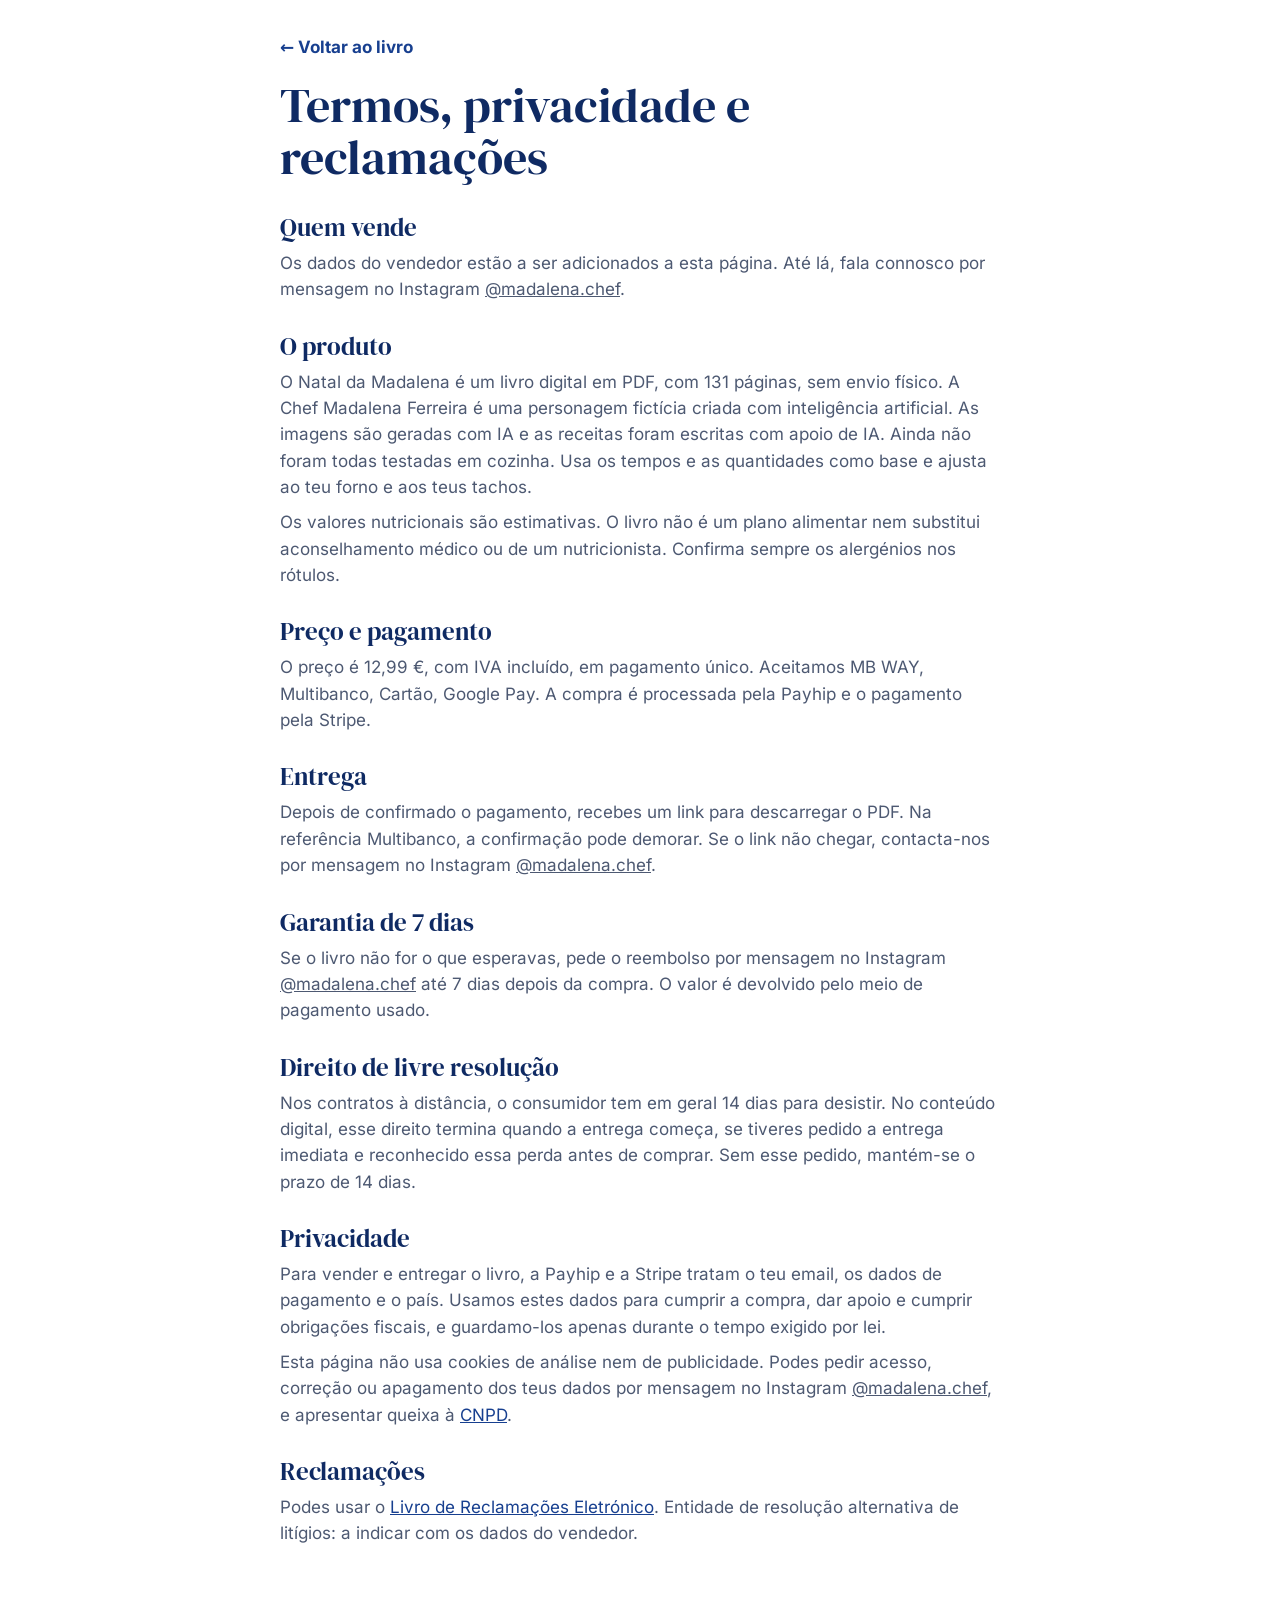
==== informacao.html @ dd0b223b "Update site Co-Authored-By: Claude Opus 5.5 <noreply@anthropic.com>" ====
<!doctype html>
<html lang="pt-PT"><head><meta charset="utf-8"><meta name="viewport" content="width=device-width, initial-scale=1">
<title>Informação legal · O Natal da Madalena</title><meta name="robots" content="noindex,nofollow"><link rel="stylesheet" href="styles.css"></head><body>
<main class="legal"><div class="largura estreita">
<a class="voltar" href="index.html">← Voltar ao livro</a>
<h1>Termos, privacidade e reclamações</h1>
<h2>Quem vende</h2>
<p>Os dados do vendedor estão a ser adicionados a esta página. Até lá, fala connosco por mensagem no Instagram <a href="https://www.instagram.com/madalena.chef/" style="color:inherit">@madalena.chef</a>.</p>
<h2>O produto</h2>
<p>O Natal da Madalena é um livro digital em PDF, com 131 páginas, sem envio físico. A Chef Madalena Ferreira é uma personagem fictícia criada com inteligência artificial. As imagens são geradas com IA e as receitas foram escritas com apoio de IA. Ainda não foram todas testadas em cozinha. Usa os tempos e as quantidades como base e ajusta ao teu forno e aos teus tachos.</p>
<p>Os valores nutricionais são estimativas. O livro não é um plano alimentar nem substitui aconselhamento médico ou de um nutricionista. Confirma sempre os alergénios nos rótulos.</p>
<h2>Preço e pagamento</h2>
<p>O preço é 12,99 €, com IVA incluído, em pagamento único. Aceitamos MB WAY, Multibanco, Cartão, Google Pay. A compra é processada pela Payhip e o pagamento pela Stripe.</p>
<h2>Entrega</h2>
<p>Depois de confirmado o pagamento, recebes um link para descarregar o PDF. Na referência Multibanco, a confirmação pode demorar. Se o link não chegar, contacta-nos por mensagem no Instagram <a href="https://www.instagram.com/madalena.chef/" style="color:inherit">@madalena.chef</a>.</p>
<h2>Garantia de 7 dias</h2>
<p>Se o livro não for o que esperavas, pede o reembolso por mensagem no Instagram <a href="https://www.instagram.com/madalena.chef/" style="color:inherit">@madalena.chef</a> até 7 dias depois da compra. O valor é devolvido pelo meio de pagamento usado.</p>
<h2>Direito de livre resolução</h2>
<p>Nos contratos à distância, o consumidor tem em geral 14 dias para desistir. No conteúdo digital, esse direito termina quando a entrega começa, se tiveres pedido a entrega imediata e reconhecido essa perda antes de comprar. Sem esse pedido, mantém-se o prazo de 14 dias.</p>
<h2>Privacidade</h2>
<p>Para vender e entregar o livro, a Payhip e a Stripe tratam o teu email, os dados de pagamento e o país. Usamos estes dados para cumprir a compra, dar apoio e cumprir obrigações fiscais, e guardamo-los apenas durante o tempo exigido por lei.</p>
<p>Esta página não usa cookies de análise nem de publicidade. Podes pedir acesso, correção ou apagamento dos teus dados por mensagem no Instagram <a href="https://www.instagram.com/madalena.chef/" style="color:inherit">@madalena.chef</a>, e apresentar queixa à <a href="https://www.cnpd.pt/">CNPD</a>.</p>
<h2>Reclamações</h2>
<p>Podes usar o <a href="https://www.livroreclamacoes.pt/">Livro de Reclamações Eletrónico</a>. Entidade de resolução alternativa de litígios: a indicar com os dados do vendedor.</p>
</div></main></body></html>
---- styles.css ----
@font-face{font-family:"DM Serif";src:url("assets/DMSerifDisplay.woff") format("woff");font-display:swap}
@font-face{font-family:"Instrument";src:url("assets/InstrumentSerif-Italic.woff") format("woff");font-style:italic;font-display:swap}
@font-face{font-family:"Inter";src:url("assets/Inter-Regular.woff") format("woff");font-weight:400;font-display:swap}
@font-face{font-family:"Inter";src:url("assets/Inter-Bold.woff") format("woff");font-weight:700;font-display:swap}

:root{
  --cobalto:#173F8F;--cobalto-esc:#0F2A63;--vidrado:#F4F6FB;--branco:#fff;--tinta:#14213D;
  --suave:#4D5972;--rejunte:#D5DDEC;--azeitona:#55623A;--caramelo:#A9530F;--caramelo-esc:#8C430A;
  --azulejo:url("data:image/svg+xml,%3Csvg xmlns='http://www.w3.org/2000/svg' width='72' height='72' viewBox='0 0 72 72'%3E%3Cg fill='none' stroke='%23ffffff' stroke-opacity='.09' stroke-width='1.4'%3E%3Crect x='.7' y='.7' width='70.6' height='70.6'/%3E%3Cpath d='M36 6c8 10 8 20 0 30-8-10-8-20 0-30zM36 66c8-10 8-20 0-30-8 10-8 20 0 30zM6 36c10-8 20-8 30 0-10 8-20 8-30 0zM66 36c-10-8-20-8-30 0 10 8 20 8 30 0z'/%3E%3Ccircle cx='36' cy='36' r='5'/%3E%3Cpath d='M0 14A14 14 0 0 0 14 0M58 0a14 14 0 0 0 14 14M72 58a14 14 0 0 0-14 14M14 72A14 14 0 0 0 0 58'/%3E%3C/g%3E%3C/svg%3E");
}
*{box-sizing:border-box}
html{scroll-behavior:smooth;-webkit-text-size-adjust:100%}
body{margin:0;background:var(--vidrado);color:var(--tinta);font:400 17px/1.55 Inter,system-ui,sans-serif;overflow-x:clip}
img{display:block;max-width:100%;height:auto}
h1,h2,h3{font-family:"DM Serif",Georgia,serif;font-weight:400;line-height:1.08;margin:0}
h2{font-size:clamp(32px,5vw,46px);color:var(--cobalto-esc)}
p{margin:0}
a:focus-visible,button:focus-visible,summary:focus-visible,.paginas:focus-visible{outline:3px solid #F2B84B;outline-offset:2px}
.largura{width:min(1120px,100%);margin:0 auto;padding:0 20px}
.estreita{width:min(760px,100%)}
.intro{color:var(--suave);margin-top:10px;max-width:40em}
.kicker{font-size:13px;font-weight:700;letter-spacing:.04em}

.previa{background:#FFF2C9;color:#553B00;font-size:13px;line-height:1.4;padding:9px 20px;text-align:center}
.pendente{border-bottom:2px dashed #C58A00}
.pendente::after{content:" (por confirmar)";font-size:.78em;color:#8A6100;font-weight:400}

.cta{display:inline-flex;align-items:center;justify-content:center;min-height:54px;padding:0 26px;border-radius:6px;background:var(--caramelo);color:#fff;font-weight:700;font-size:17px;text-decoration:none;box-shadow:0 2px 0 var(--caramelo-esc);transition:background .15s,transform .1s}
.cta:hover{background:var(--caramelo-esc)}
.cta:active{transform:translateY(1px)}

.hero{background-color:var(--cobalto);background-image:var(--azulejo);color:#fff}
.hero-in{width:min(1120px,100%);margin:0 auto;padding:30px 20px 38px;display:grid;gap:22px}
.hero .kicker{color:#CBD8F3}
.hero h1{font-size:clamp(35px,9.6vw,62px);margin-top:10px}
.hero h1 em{font-family:Instrument,Georgia,serif;font-style:italic;color:#FFD98A;font-size:1.1em;line-height:.9}
.hero-sub{margin-top:14px;color:#E6ECFA;max-width:34em}
.hero-livro{display:flex;justify-content:center}
.livro{width:min(46vw,200px);border-radius:2px 5px 5px 2px;box-shadow:inset 0 0 0 1px rgba(255,255,255,.2),-5px 0 0 -1px #E8E2D5,-7px 2px 0 -1px #0B1E49,16px 22px 36px rgba(5,15,45,.55);transform:rotate(-2deg)}
.hero-compra .cta{width:100%}
.hero-nota{font-size:14px;color:#D6E0F6;text-align:center;margin-top:10px}

.versoes{background:var(--branco);padding:0 0 52px}
.versoes-in{display:grid;gap:26px;padding:0}
.versoes-foto img{width:100%;aspect-ratio:16/10;object-fit:cover}
.versoes-texto{padding:0 20px}
.troca{display:grid;grid-template-columns:1fr 1fr;margin-top:20px;border:2px solid var(--cobalto);border-radius:6px;overflow:hidden}
.troca button{min-height:48px;border:0;background:#fff;color:var(--cobalto);font:700 16px Inter,sans-serif;cursor:pointer;transition:background .18s,color .18s}
.troca button[aria-checked=true]{background:var(--cobalto);color:#fff}
.versao-desc{margin-top:16px;min-height:3.1em}
.medidas{margin:14px 0 0;display:grid;gap:13px}
.medida{display:grid;grid-template-columns:1fr auto;gap:5px 10px;align-items:baseline}
.medida dt{font-size:15px;color:var(--suave)}
.medida dd{margin:0;font-weight:700;font-variant-numeric:tabular-nums}
.medida .barra-m{grid-column:1/-1;height:8px;background:#E7ECF5;overflow:hidden}
.medida .barra-m i{display:block;height:100%;background:var(--cobalto);transition:width .4s cubic-bezier(.2,.8,.2,1),background .2s}
.versoes[data-versao=l] .barra-m i{background:var(--azeitona)}
.letra{margin-top:14px;font-size:13px;line-height:1.45;color:var(--suave)}

.painel{padding:54px 0}
.chips{display:flex;gap:8px;overflow-x:auto;margin:20px -20px 16px;padding:2px 20px 6px;scrollbar-width:none}
.chips::-webkit-scrollbar{display:none}
.chips button{flex:none;min-height:40px;padding:0 14px;border:1.5px solid var(--rejunte);border-radius:999px;background:#fff;color:var(--tinta);font:400 14px Inter,sans-serif;cursor:pointer}
.chips button[aria-pressed=true]{background:var(--cobalto);border-color:var(--cobalto);color:#fff;font-weight:700}
.azulejos{display:grid;grid-template-columns:repeat(5,1fr);gap:3px;padding:3px;background:var(--rejunte);box-shadow:0 0 0 5px var(--cobalto)}
.azulejo{position:relative;display:block;padding:0;border:0;aspect-ratio:1;background:#DDE3EF;cursor:pointer;overflow:hidden}
.azulejo img{width:100%;height:100%;object-fit:cover;transition:transform .25s,opacity .25s,filter .25s}
.azulejo:hover img{transform:scale(1.07)}
.azulejo[data-apagado=true] img{opacity:.2;filter:grayscale(1)}

.recebes{background:var(--branco);padding:54px 0}
.lista{list-style:none;margin:22px 0 0;padding:0;display:grid;gap:0}
.lista li{padding:15px 0;border-top:1px solid var(--rejunte)}
.lista b{display:block;font-size:18px;color:var(--cobalto-esc)}
.lista span{display:block;color:var(--suave);font-size:15.5px;margin-top:2px}
.paginas{display:flex;gap:14px;overflow-x:auto;scroll-snap-type:x proximity;padding:24px max(20px,calc((100vw - 1080px)/2)) 12px}
.paginas figure{flex:none;width:min(64vw,250px);margin:0;scroll-snap-align:center}
.paginas img{width:100%;box-shadow:0 8px 22px rgba(20,33,61,.22)}
.paginas figcaption{font-size:13px;color:var(--suave);margin-top:9px;text-align:center}

.madalena{padding:54px 0}
.madalena-in{display:grid;gap:24px}
.madalena img{width:100%;max-height:440px;object-fit:cover;object-position:50% 22%}
.madalena p{margin-top:13px}

.pedido{background-color:var(--cobalto);background-image:var(--azulejo);padding:46px 16px}
.cartao{width:min(520px,100%);margin:0 auto;background:#fff;padding:26px 20px;box-shadow:0 18px 40px rgba(5,15,45,.4)}
.linha{display:flex;gap:14px;margin-top:18px;padding-bottom:16px;border-bottom:1px solid var(--rejunte)}
.linha img{width:64px;flex:none}
.linha b{display:block}
.linha span{display:block;font-size:14px;line-height:1.4;color:var(--suave);margin-top:3px}
.total{display:flex;justify-content:space-between;align-items:baseline;margin-top:15px}
.total strong{font:400 38px/1 "DM Serif",Georgia,serif;color:var(--cobalto-esc)}
.iva{text-align:right;font-size:13px;color:var(--suave);margin-top:3px}
.consentimento{display:flex;gap:10px;align-items:flex-start;margin-top:16px;font-size:13.5px;line-height:1.4;color:var(--suave);cursor:pointer}
.consentimento input{flex:none;width:20px;height:20px;margin:1px 0 0;accent-color:var(--cobalto)}
.cta-compra{display:flex;width:100%;margin-top:14px}
.legal{padding:34px 0 60px;background:var(--branco)}
.legal h1{font-size:clamp(34px,6vw,48px);color:var(--cobalto-esc)}
.legal h2{font-size:25px;margin-top:30px}
.legal p,.legal ul{margin:9px 0 0;color:var(--suave)}
.legal a{color:var(--cobalto)}
.voltar{display:inline-block;margin-bottom:20px;color:var(--cobalto);font-weight:700;text-decoration:none}
footer a{color:inherit}
.aviso{margin-top:10px;padding:9px 11px;background:#FFF2C9;color:#553B00;font-size:14px}
.metodos{display:flex;flex-wrap:wrap;gap:6px;justify-content:center;margin-top:15px}
.metodos span{padding:4px 9px;border:1px solid var(--rejunte);font-size:12.5px}
.metodos.por-confirmar span{border-style:dashed;border-color:#C58A00}
.garantia{margin-top:14px;text-align:center;font-size:14.5px;color:var(--suave)}

.faq{background:var(--branco);padding:54px 0}
.faq h2{margin-bottom:16px}
details{border-top:1px solid var(--rejunte)}
details:last-child{border-bottom:1px solid var(--rejunte)}
summary{display:flex;justify-content:space-between;gap:14px;padding:15px 0;font-weight:700;cursor:pointer;list-style:none}
summary::-webkit-details-marker{display:none}
summary::after{content:"+";font-size:23px;line-height:1;color:var(--cobalto)}
details[open] summary::after{content:"–"}
details p{padding:0 0 16px;color:var(--suave)}

footer{background:var(--cobalto-esc);color:#D4DEF3;font-size:13.5px;padding:30px 0 104px}
footer p+p{margin-top:9px}

.barra{position:fixed;z-index:20;left:0;right:0;bottom:0;display:flex;align-items:center;justify-content:space-between;gap:12px;padding:9px 14px calc(9px + env(safe-area-inset-bottom));background:#fff;box-shadow:0 -4px 18px rgba(20,33,61,.18);font-size:13.5px}
.barra[hidden]{display:none}
.barra b{display:block;font-size:19px;line-height:1.1}
.barra .cta{min-height:46px;padding:0 20px;font-size:16px}

dialog{width:min(540px,calc(100vw - 24px));max-height:calc(100dvh - 24px);padding:0;border:0;color:var(--tinta);overflow:auto;box-shadow:0 22px 60px rgba(5,15,45,.5)}
dialog::backdrop{background:rgba(15,42,99,.72)}
dialog img{width:100%;aspect-ratio:16/9;object-fit:cover;background:#DDE3EF}
.fechar{position:absolute;top:8px;right:8px;width:44px;height:44px;border:0;border-radius:50%;background:rgba(255,255,255,.94);color:var(--tinta);font-size:26px;line-height:1;cursor:pointer}
.prato-txt{padding:17px 20px 22px}
.prato-txt .kicker{color:var(--caramelo)}
.prato-txt h3{font-size:29px;margin-top:4px;color:var(--cobalto-esc)}
.prato-meta{font-size:14px;color:var(--suave);margin-top:5px}
.prato-rot{margin-top:15px;font-size:13px;font-weight:700;color:var(--azeitona)}
.prato-leve{font:400 22px/1.15 "DM Serif",Georgia,serif;margin:2px 0 6px}
.prato-kcal{margin-top:9px;font-size:13.5px;color:var(--suave)}

@media(min-width:880px){
  .hero-in{grid-template-columns:1.25fr .75fr;grid-template-areas:"texto livro" "compra livro";padding:64px 20px 70px;column-gap:56px;align-items:center}
  .hero-texto{grid-area:texto}.hero-livro{grid-area:livro}.hero-compra{grid-area:compra;align-self:start}
  .hero-compra .cta{width:auto;min-width:320px}.hero-nota{text-align:left}
  .livro{width:330px}
  .versoes{padding:64px 0}
  .versoes-in{grid-template-columns:1.1fr .9fr;gap:52px;align-items:center;padding:0 20px}
  .versoes-foto img{aspect-ratio:4/3.3}
  .versoes-texto{padding:0}
  .chips{flex-wrap:wrap;overflow:visible;margin-inline:0;padding-inline:0}
  .azulejos{grid-template-columns:repeat(10,1fr)}
  .lista{grid-template-columns:1fr 1fr 1fr;column-gap:30px}
  .paginas{justify-content:center}
  .paginas figure{width:200px}
  .madalena-in{grid-template-columns:380px 1fr;gap:52px;align-items:center}
  .madalena img{max-height:none}
  .madalena p{max-width:34em}
  footer{padding-bottom:34px}
  .barra{display:none!important}
}
@media(prefers-reduced-motion:reduce){
  html{scroll-behavior:auto}
  *,*::before,*::after{transition:none!important;animation:none!important}
}
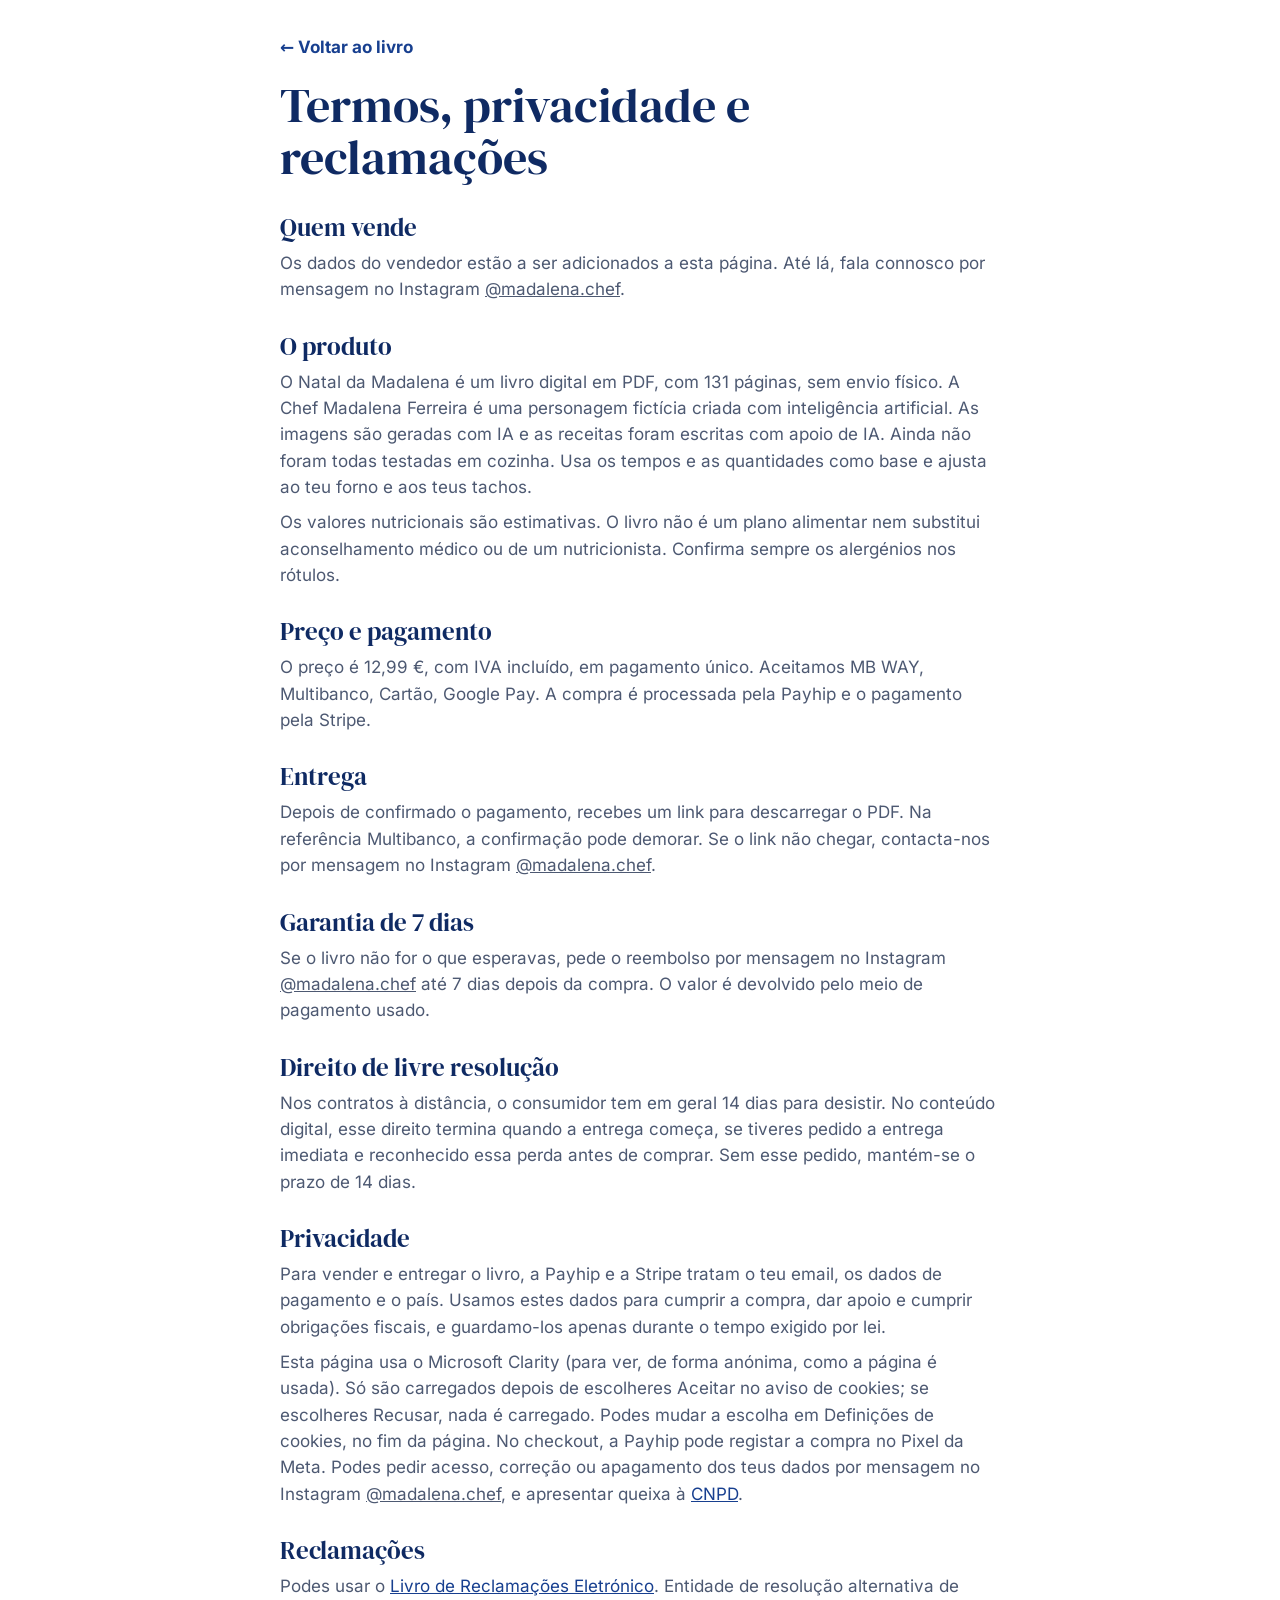
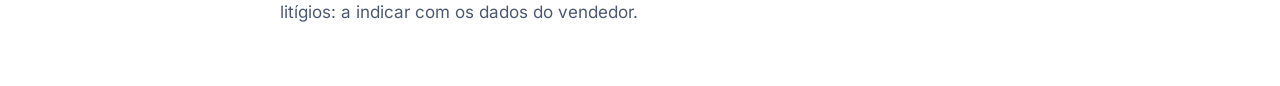
==== commit 4421ed8b: "Update site Co-Authored-By: Claude Opus 5.5 <noreply@anthropic.com>" ====
--- a/informacao.html
+++ b/informacao.html
@@ -17,9 +17,9 @@
 <p>Se o livro não for o que esperavas, pede o reembolso por mensagem no Instagram <a href="https://www.instagram.com/madalena.chef/" style="color:inherit">@madalena.chef</a> até 7 dias depois da compra. O valor é devolvido pelo meio de pagamento usado.</p>
 <h2>Direito de livre resolução</h2>
 <p>Nos contratos à distância, o consumidor tem em geral 14 dias para desistir. No conteúdo digital, esse direito termina quando a entrega começa, se tiveres pedido a entrega imediata e reconhecido essa perda antes de comprar. Sem esse pedido, mantém-se o prazo de 14 dias.</p>
-<h2>Privacidade</h2>
+<h2 id="privacidade">Privacidade</h2>
 <p>Para vender e entregar o livro, a Payhip e a Stripe tratam o teu email, os dados de pagamento e o país. Usamos estes dados para cumprir a compra, dar apoio e cumprir obrigações fiscais, e guardamo-los apenas durante o tempo exigido por lei.</p>
-<p>Esta página não usa cookies de análise nem de publicidade. Podes pedir acesso, correção ou apagamento dos teus dados por mensagem no Instagram <a href="https://www.instagram.com/madalena.chef/" style="color:inherit">@madalena.chef</a>, e apresentar queixa à <a href="https://www.cnpd.pt/">CNPD</a>.</p>
+<p>Esta página usa o Microsoft Clarity (para ver, de forma anónima, como a página é usada). Só são carregados depois de escolheres Aceitar no aviso de cookies; se escolheres Recusar, nada é carregado. Podes mudar a escolha em Definições de cookies, no fim da página. No checkout, a Payhip pode registar a compra no Pixel da Meta. Podes pedir acesso, correção ou apagamento dos teus dados por mensagem no Instagram <a href="https://www.instagram.com/madalena.chef/" style="color:inherit">@madalena.chef</a>, e apresentar queixa à <a href="https://www.cnpd.pt/">CNPD</a>.</p>
 <h2>Reclamações</h2>
 <p>Podes usar o <a href="https://www.livroreclamacoes.pt/">Livro de Reclamações Eletrónico</a>. Entidade de resolução alternativa de litígios: a indicar com os dados do vendedor.</p>
 </div></main></body></html>
--- a/styles.css
+++ b/styles.css
@@ -162,3 +162,13 @@
   html{scroll-behavior:auto}
   *,*::before,*::after{transition:none!important;animation:none!important}
 }
+
+/* Escolha de cookies: os dois botões com o mesmo peso; esconde a barra de compra enquanto está aberta */
+.cookie{position:fixed;left:12px;right:12px;bottom:12px;z-index:60;max-width:560px;margin:0 auto;background:var(--branco);border:1px solid var(--rejunte);border-radius:10px;box-shadow:0 14px 36px rgba(15,42,99,.3);padding:14px 16px}
+.cookie p{margin:0 0 10px;font-size:15px;line-height:1.45;color:var(--tinta)}
+.cookie a{color:var(--cobalto);text-decoration:underline}
+.cookie-acoes{display:grid;grid-template-columns:1fr 1fr;gap:10px}
+.cookie-btn{font:700 16px Inter,sans-serif;min-height:46px;border-radius:6px;border:2px solid var(--cobalto);background:var(--branco);color:var(--cobalto);cursor:pointer}
+.cookie-btn:focus-visible,.linklike:focus-visible{outline:3px solid var(--caramelo);outline-offset:2px}
+body.cookie-aberto .barra{display:none}
+.linklike{font:inherit;color:inherit;background:none;border:0;padding:0;text-decoration:underline;cursor:pointer}
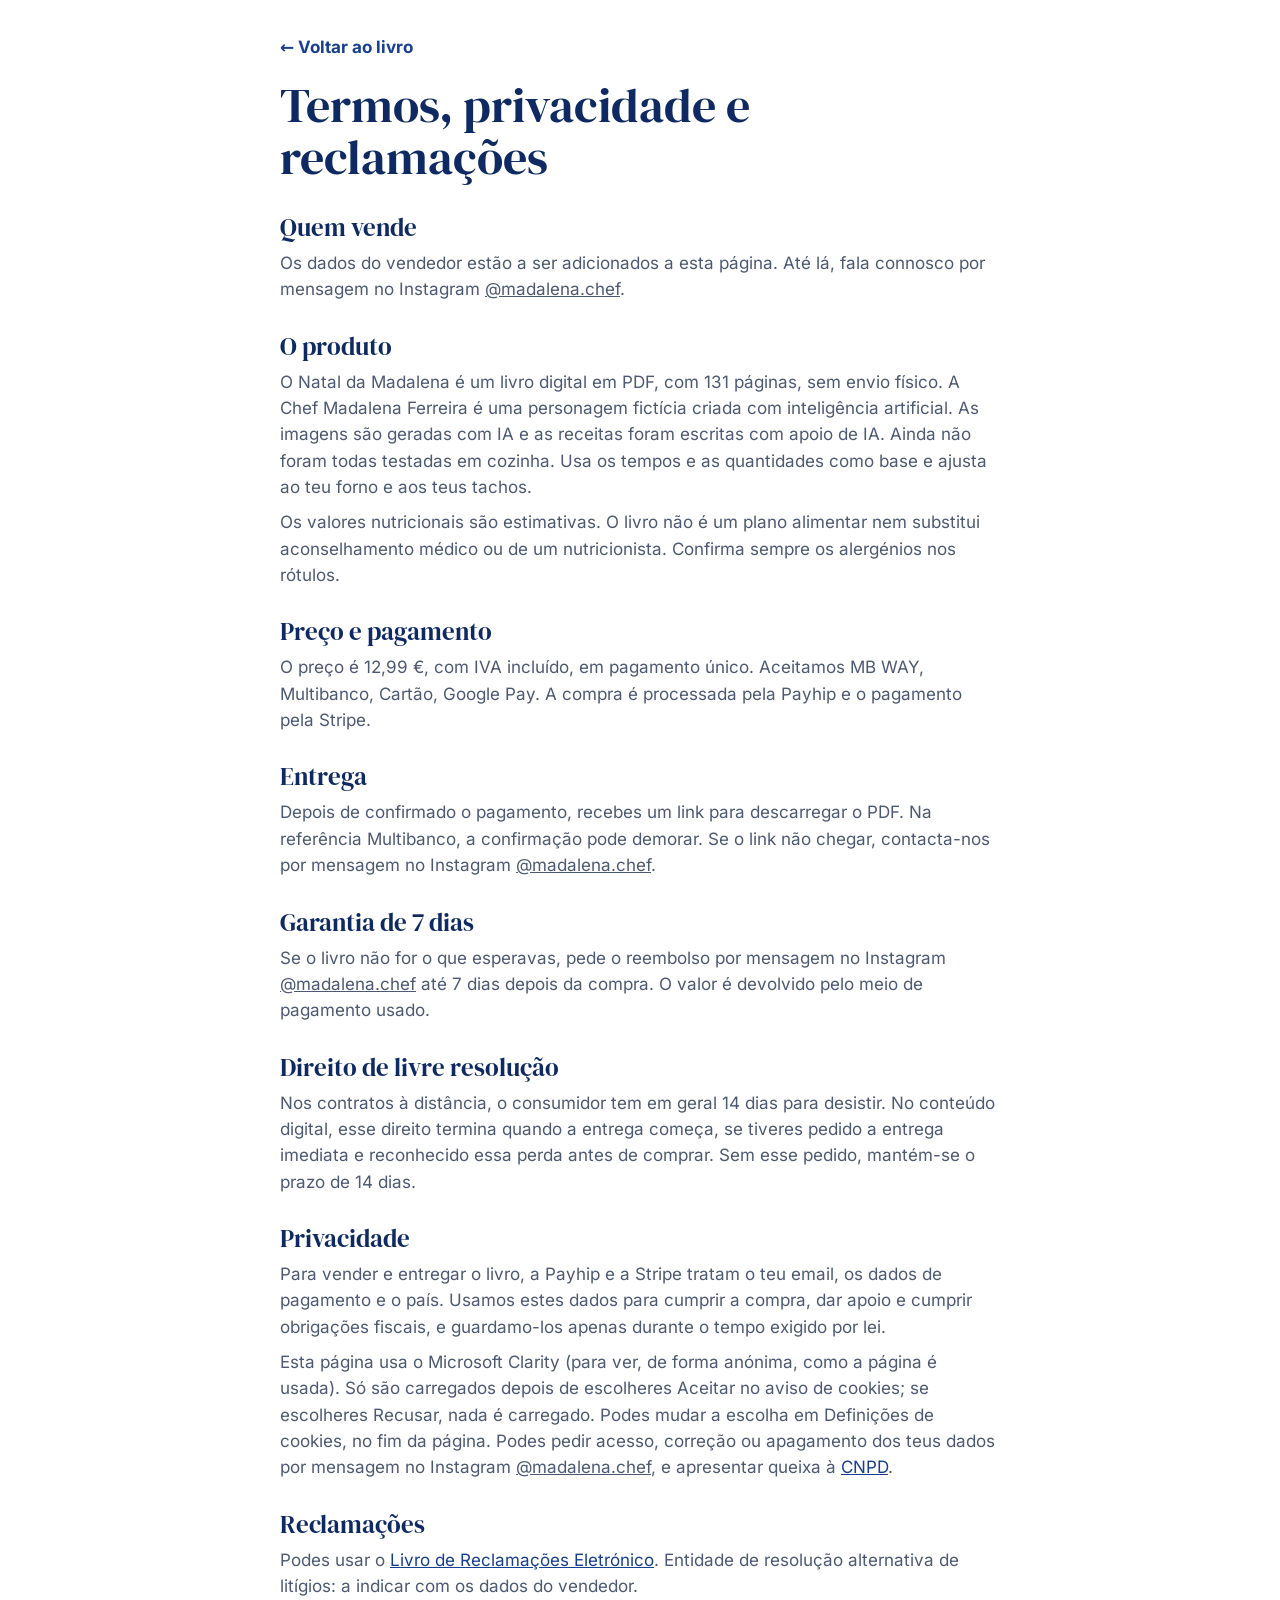
==== commit d75b68fe: "Update site Co-Authored-By: Claude Opus 5.5 <noreply@anthropic.com>" ====
--- a/informacao.html
+++ b/informacao.html
@@ -19,7 +19,7 @@
 <p>Nos contratos à distância, o consumidor tem em geral 14 dias para desistir. No conteúdo digital, esse direito termina quando a entrega começa, se tiveres pedido a entrega imediata e reconhecido essa perda antes de comprar. Sem esse pedido, mantém-se o prazo de 14 dias.</p>
 <h2 id="privacidade">Privacidade</h2>
 <p>Para vender e entregar o livro, a Payhip e a Stripe tratam o teu email, os dados de pagamento e o país. Usamos estes dados para cumprir a compra, dar apoio e cumprir obrigações fiscais, e guardamo-los apenas durante o tempo exigido por lei.</p>
-<p>Esta página usa o Microsoft Clarity (para ver, de forma anónima, como a página é usada). Só são carregados depois de escolheres Aceitar no aviso de cookies; se escolheres Recusar, nada é carregado. Podes mudar a escolha em Definições de cookies, no fim da página. No checkout, a Payhip pode registar a compra no Pixel da Meta. Podes pedir acesso, correção ou apagamento dos teus dados por mensagem no Instagram <a href="https://www.instagram.com/madalena.chef/" style="color:inherit">@madalena.chef</a>, e apresentar queixa à <a href="https://www.cnpd.pt/">CNPD</a>.</p>
+<p>Esta página usa o Microsoft Clarity (para ver, de forma anónima, como a página é usada). Só são carregados depois de escolheres Aceitar no aviso de cookies; se escolheres Recusar, nada é carregado. Podes mudar a escolha em Definições de cookies, no fim da página. Podes pedir acesso, correção ou apagamento dos teus dados por mensagem no Instagram <a href="https://www.instagram.com/madalena.chef/" style="color:inherit">@madalena.chef</a>, e apresentar queixa à <a href="https://www.cnpd.pt/">CNPD</a>.</p>
 <h2>Reclamações</h2>
 <p>Podes usar o <a href="https://www.livroreclamacoes.pt/">Livro de Reclamações Eletrónico</a>. Entidade de resolução alternativa de litígios: a indicar com os dados do vendedor.</p>
 </div></main></body></html>
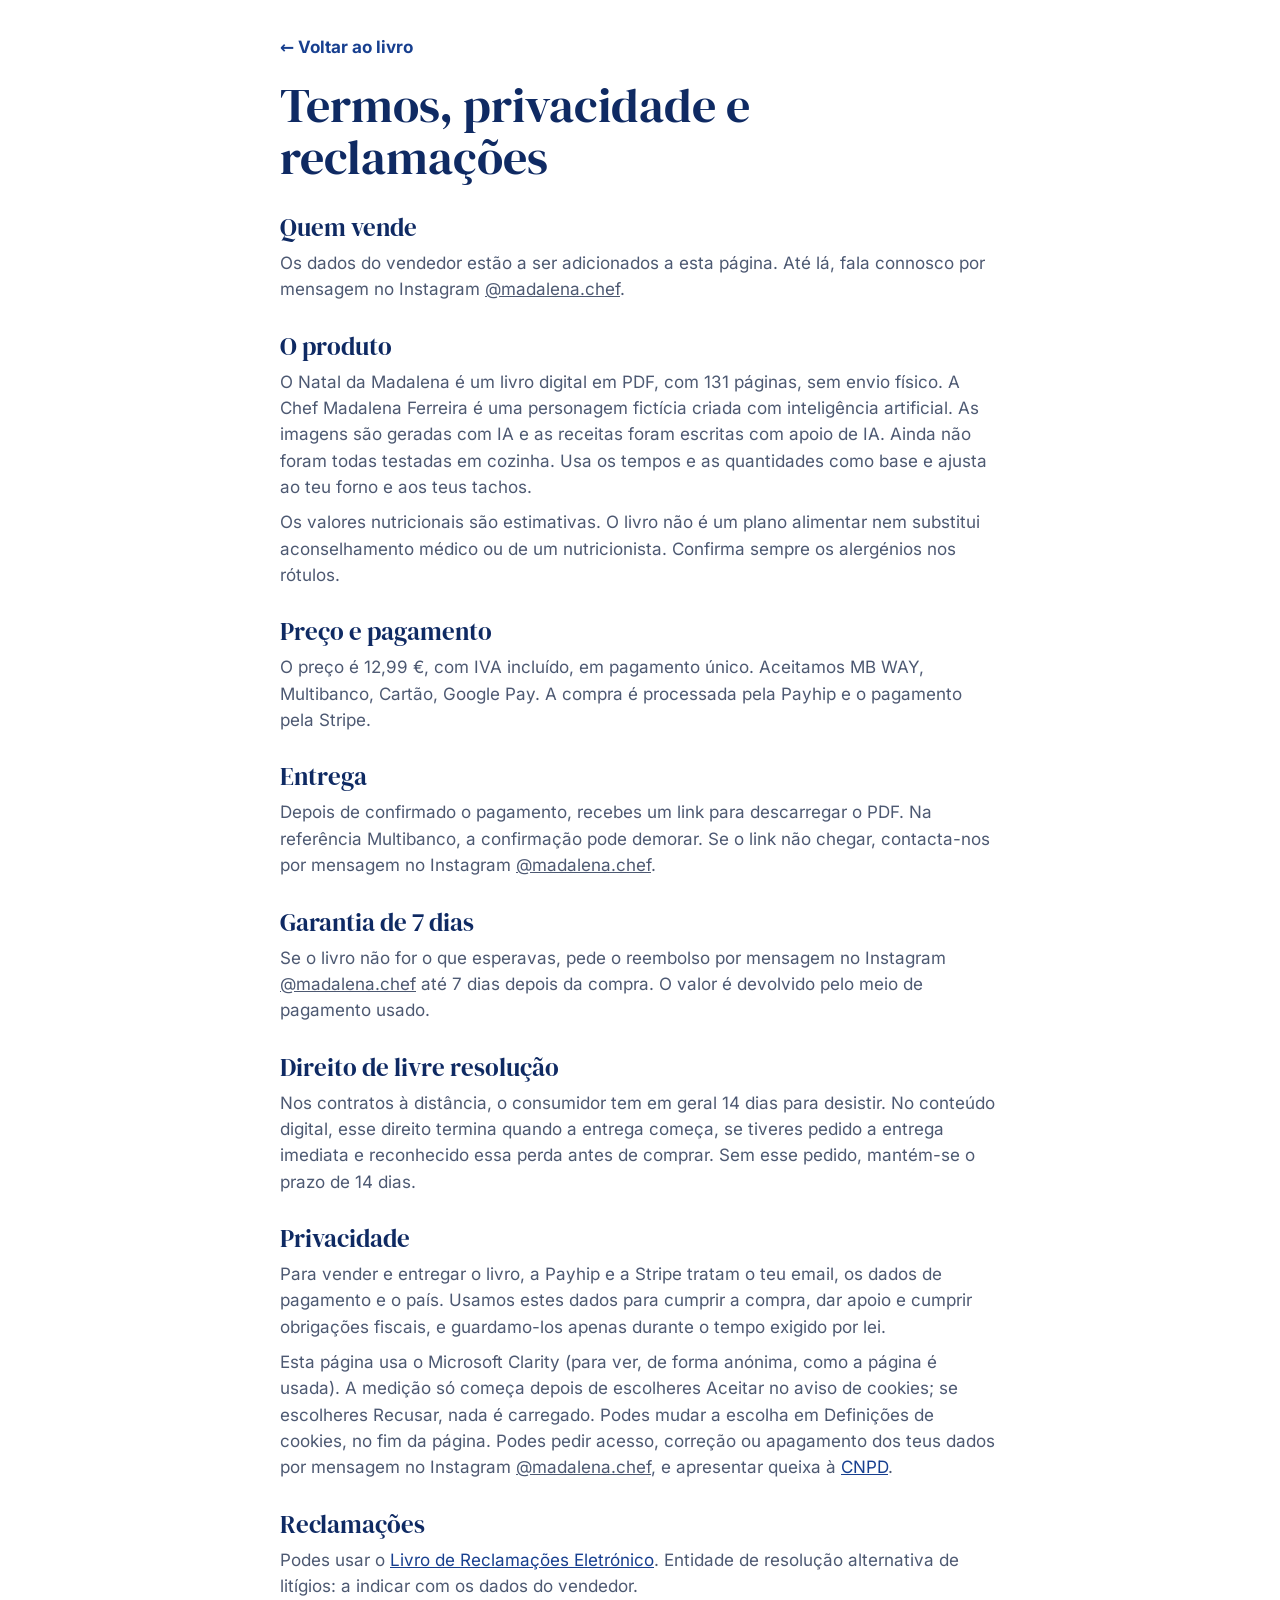
==== commit 1a871c51: "Update site Co-Authored-By: Claude Opus 5.5 <noreply@anthropic.com>" ====
--- a/informacao.html
+++ b/informacao.html
@@ -19,7 +19,7 @@
 <p>Nos contratos à distância, o consumidor tem em geral 14 dias para desistir. No conteúdo digital, esse direito termina quando a entrega começa, se tiveres pedido a entrega imediata e reconhecido essa perda antes de comprar. Sem esse pedido, mantém-se o prazo de 14 dias.</p>
 <h2 id="privacidade">Privacidade</h2>
 <p>Para vender e entregar o livro, a Payhip e a Stripe tratam o teu email, os dados de pagamento e o país. Usamos estes dados para cumprir a compra, dar apoio e cumprir obrigações fiscais, e guardamo-los apenas durante o tempo exigido por lei.</p>
-<p>Esta página usa o Microsoft Clarity (para ver, de forma anónima, como a página é usada). Só são carregados depois de escolheres Aceitar no aviso de cookies; se escolheres Recusar, nada é carregado. Podes mudar a escolha em Definições de cookies, no fim da página. Podes pedir acesso, correção ou apagamento dos teus dados por mensagem no Instagram <a href="https://www.instagram.com/madalena.chef/" style="color:inherit">@madalena.chef</a>, e apresentar queixa à <a href="https://www.cnpd.pt/">CNPD</a>.</p>
+<p>Esta página usa o Microsoft Clarity (para ver, de forma anónima, como a página é usada). A medição só começa depois de escolheres Aceitar no aviso de cookies; se escolheres Recusar, nada é carregado. Podes mudar a escolha em Definições de cookies, no fim da página. Podes pedir acesso, correção ou apagamento dos teus dados por mensagem no Instagram <a href="https://www.instagram.com/madalena.chef/" style="color:inherit">@madalena.chef</a>, e apresentar queixa à <a href="https://www.cnpd.pt/">CNPD</a>.</p>
 <h2>Reclamações</h2>
 <p>Podes usar o <a href="https://www.livroreclamacoes.pt/">Livro de Reclamações Eletrónico</a>. Entidade de resolução alternativa de litígios: a indicar com os dados do vendedor.</p>
 </div></main></body></html>
